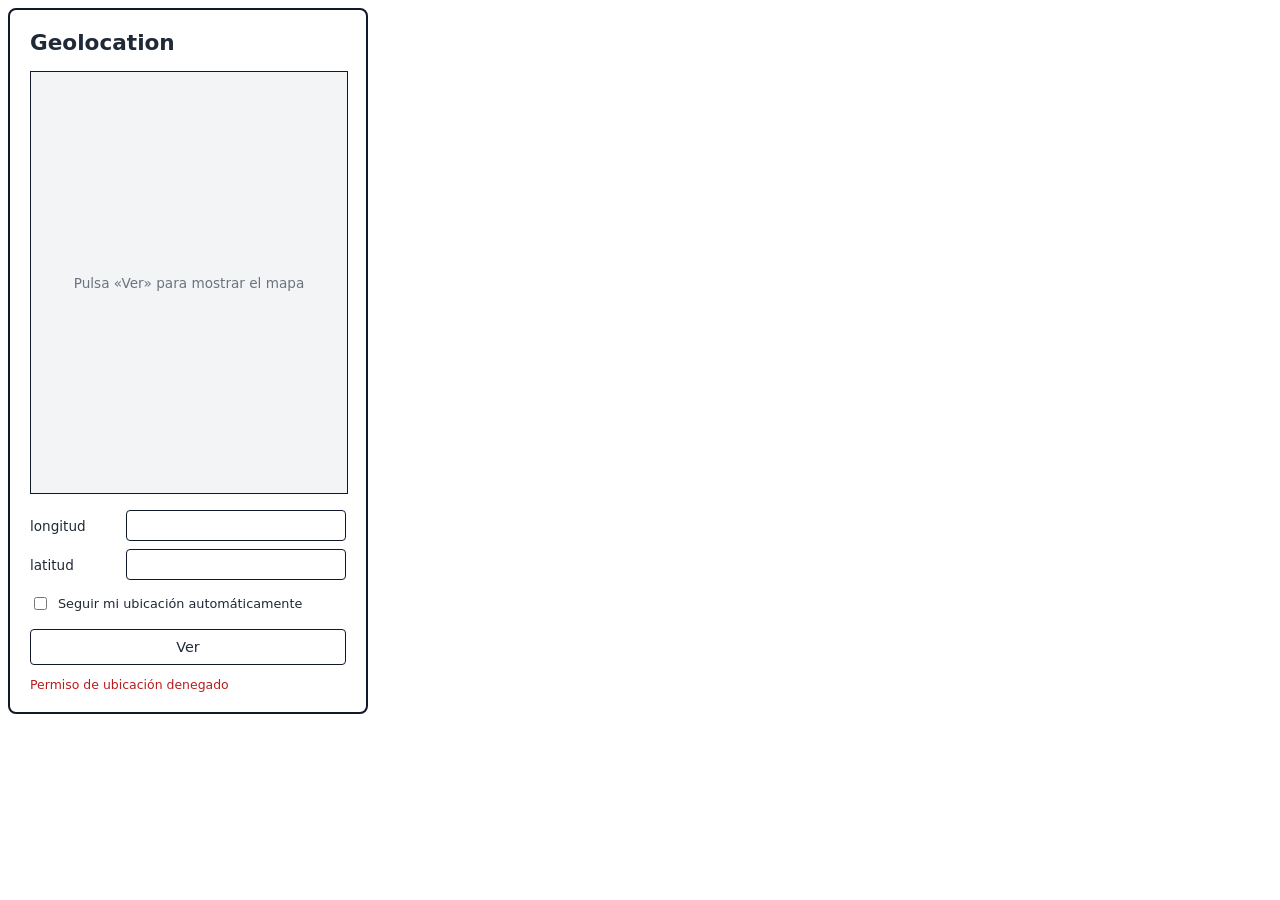
==== src/index.html @ 04ccca2b "feat: add demo page" ====
<!DOCTYPE html>
<html lang="es">
<head>
    <meta charset="UTF-8">
    <meta name="viewport" content="width=device-width, initial-scale=1.0">
    <title>WebMap · Geolocation</title>
</head>
<body>
    <geo-location></geo-location>
    <script type="module" src="geoLocation.js"></script>
</body>
</html>
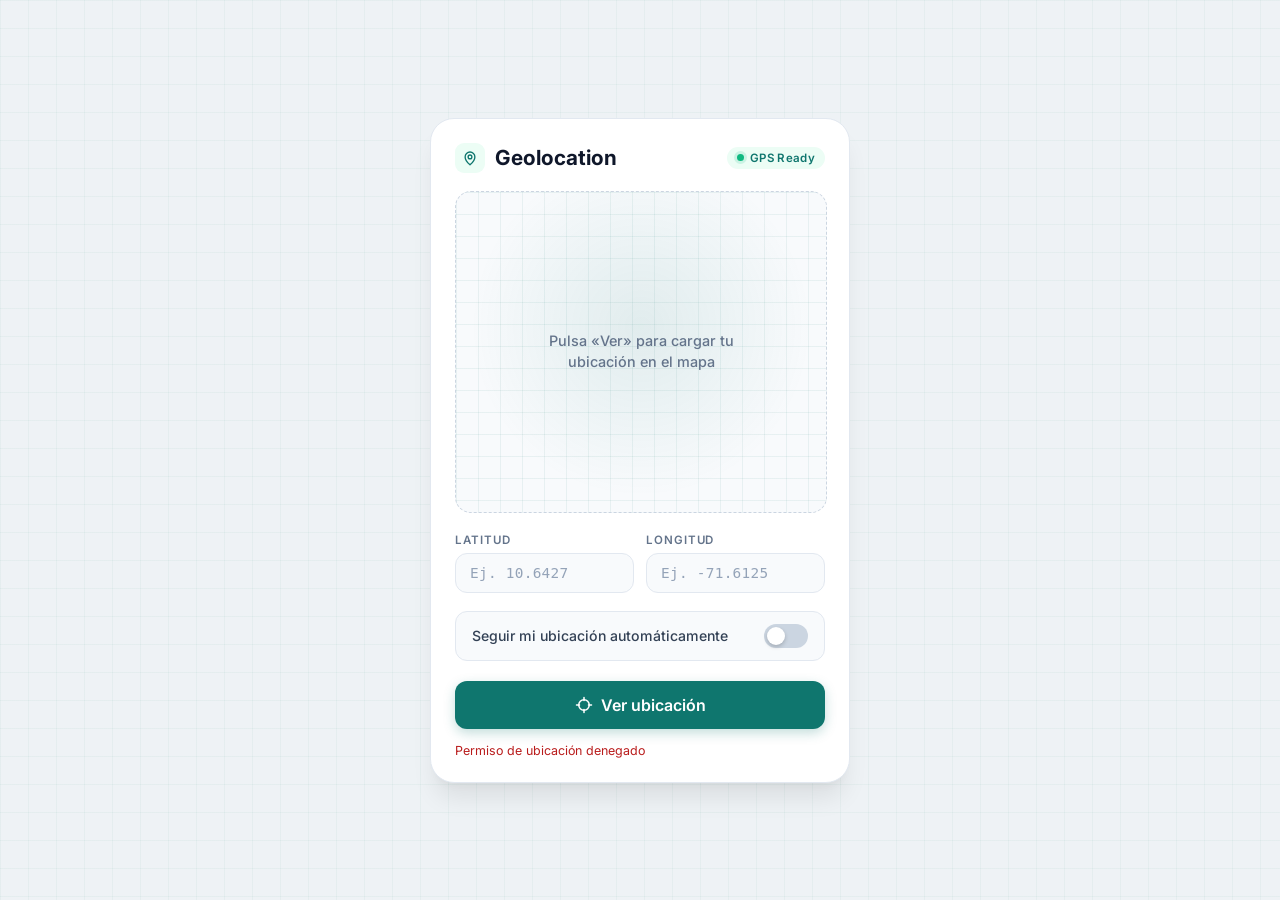
==== commit 9603c64d: "style: apply cartographic theme to geolocation UI + docs: update README for cartographic theme." ====
--- a/src/index.html
+++ b/src/index.html
@@ -4,6 +4,10 @@
     <meta charset="UTF-8">
     <meta name="viewport" content="width=device-width, initial-scale=1.0">
     <title>WebMap · Geolocation</title>
+    <link rel="preconnect" href="https://fonts.googleapis.com">
+    <link rel="preconnect" href="https://fonts.gstatic.com" crossorigin>
+    <link href="https://fonts.googleapis.com/css2?family=Inter:wght@400;500;600;700&display=swap" rel="stylesheet">
+    <link rel="stylesheet" href="style.css">
 </head>
 <body>
     <geo-location></geo-location>
--- a/src/style.css
+++ b/src/style.css
@@ -0,0 +1,19 @@
+* {
+  box-sizing: border-box;
+}
+
+body {
+  min-height: 100vh;
+  margin: 0;
+  padding: 20px;
+  display: flex;
+  align-items: center;
+  justify-content: center;
+  background-color: #eef2f5;
+  background-image:
+    linear-gradient(rgba(15, 118, 110, 0.045) 1px, transparent 1px),
+    linear-gradient(90deg, rgba(15, 118, 110, 0.045) 1px, transparent 1px);
+  background-size: 28px 28px;
+  background-attachment: fixed;
+  font-family: "Inter", system-ui, -apple-system, "Segoe UI", sans-serif;
+}
